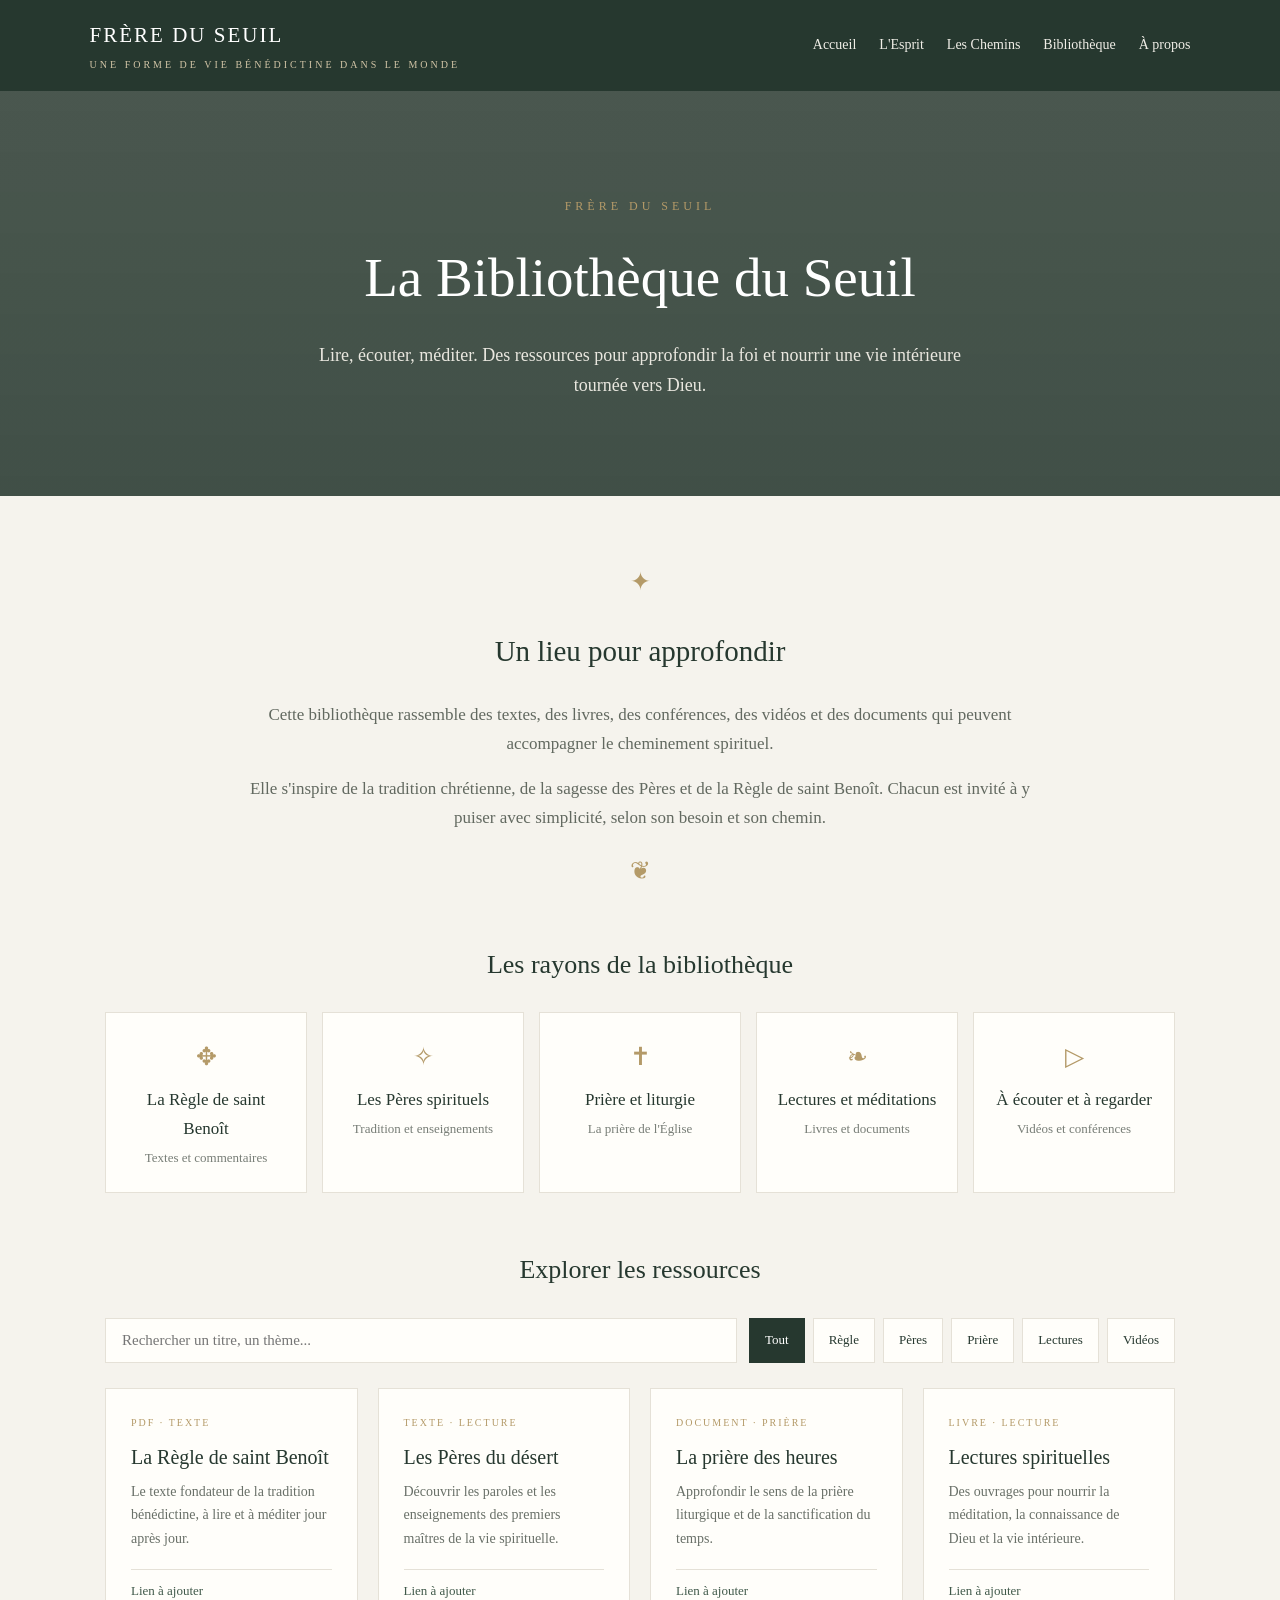
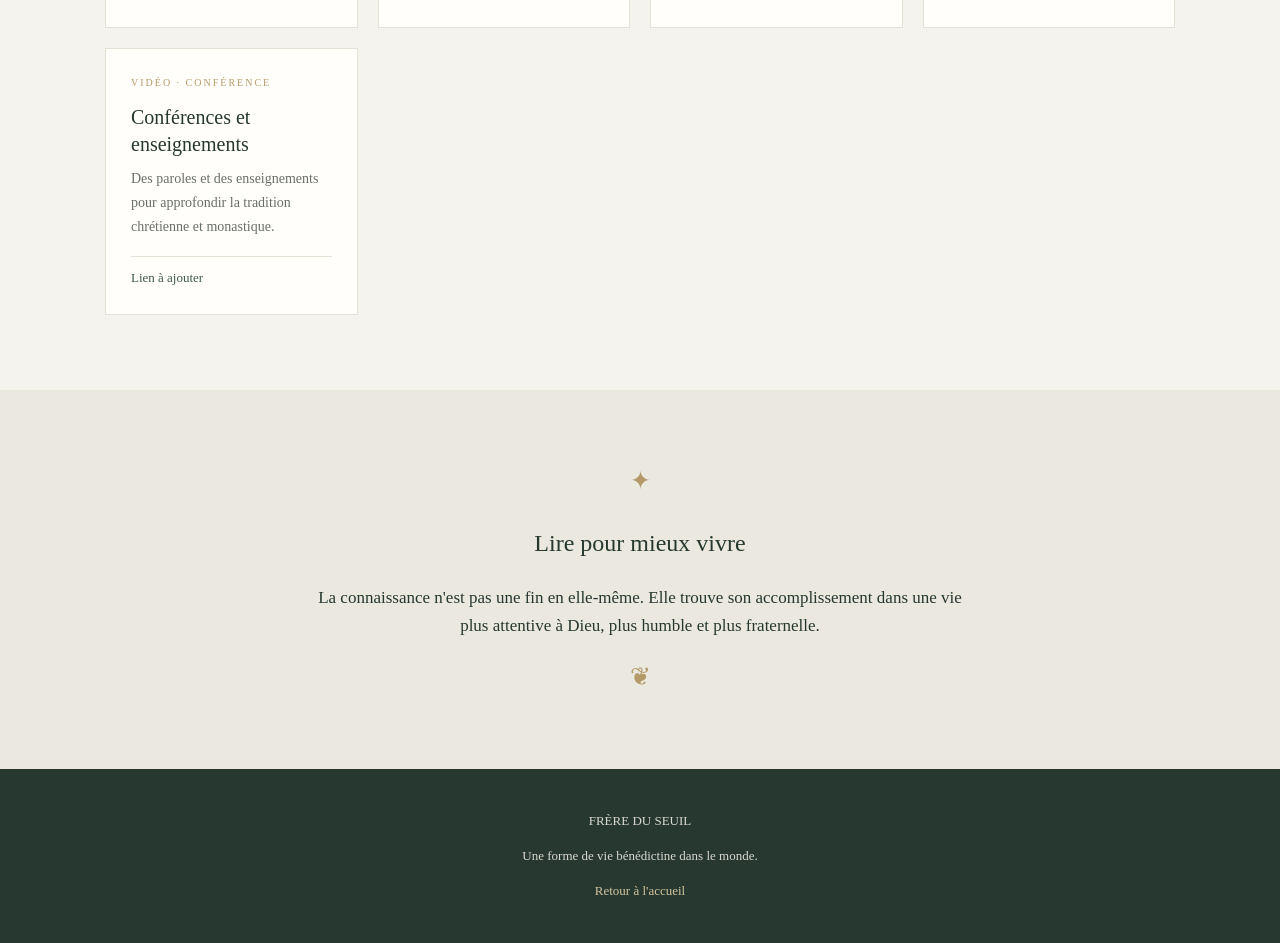
==== bibliotheque.html @ 030b0b4a "Create bibliotheque.html" ====
<!DOCTYPE html>
<html lang="fr">
<head>
<meta charset="UTF-8">
<meta name="viewport" content="width=device-width, initial-scale=1">
<meta name="theme-color" content="#26382f">
<meta name="description" content="La Bibliothèque du Seuil — textes, livres, vidéos et ressources pour nourrir la vie spirituelle.">
<title>Bibliothèque du Seuil — Frère du Seuil</title>

<style>
:root {
  --vert: #26382f;
  --vert-clair: #40594a;
  --or: #b49a68;
  --fond: #f5f3ed;
  --blanc: #fffefa;
  --texte: #343a35;
  --gris: #777d76;
  --ligne: #e5e1d7;
}

* {
  box-sizing: border-box;
}

body {
  margin: 0;
  background: var(--fond);
  color: var(--texte);
  font-family: Georgia, "Times New Roman", serif;
  line-height: 1.7;
}

a {
  color: inherit;
  text-decoration: none;
}

header {
  background: var(--vert);
  color: white;
  padding: 18px 7%;
  display: flex;
  justify-content: space-between;
  align-items: center;
  gap: 20px;
  flex-wrap: wrap;
}

.logo {
  font-size: 21px;
  letter-spacing: 2px;
}

.logo small {
  display: block;
  color: #d1c4a6;
  font-size: 10px;
  letter-spacing: 3px;
  margin-top: 2px;
}

nav {
  display: flex;
  gap: 23px;
  flex-wrap: wrap;
  font-size: 14px;
}

nav a {
  color: #f0eee7;
}

nav a:hover {
  color: var(--or);
}

.hero {
  background:
    linear-gradient(rgba(25, 43, 34, .78), rgba(25, 43, 34, .82)),
    url("https://images.unsplash.com/photo-1507842217343-583bb7270b66?auto=format&fit=crop&w=1800&q=85");
  background-position: center;
  background-size: cover;
  color: white;
  text-align: center;
  padding: 105px 20px 95px;
}

.surtitre {
  color: var(--or);
  letter-spacing: 4px;
  text-transform: uppercase;
  font-size: 12px;
}

.hero h1 {
  font-size: clamp(35px, 6vw, 55px);
  font-weight: normal;
  margin: 15px 0;
}

.hero p {
  max-width: 650px;
  margin: auto;
  color: #e9e7df;
  font-size: 18px;
}

.intro {
  max-width: 850px;
  margin: 65px auto 45px;
  padding: 0 25px;
  text-align: center;
}

.intro h2 {
  color: var(--vert);
  font-size: 29px;
  font-weight: normal;
}

.intro p {
  color: #626960;
  font-size: 17px;
}

.ornement {
  color: var(--or);
  font-size: 25px;
  margin: 15px 0;
}

.container {
  max-width: 1120px;
  margin: auto;
  padding: 0 25px 75px;
}

.section-title {
  text-align: center;
  color: var(--vert);
  font-size: 26px;
  font-weight: normal;
  margin: 50px 0 25px;
}

.rayons {
  display: grid;
  grid-template-columns: repeat(auto-fit, minmax(190px, 1fr));
  gap: 15px;
  margin-bottom: 55px;
}

.rayon {
  background: var(--blanc);
  border: 1px solid var(--ligne);
  padding: 23px 17px;
  text-align: center;
  transition: .2s;
}

.rayon:hover {
  border-color: var(--or);
  transform: translateY(-3px);
}

.rayon .symbole {
  font-size: 25px;
  color: var(--or);
}

.rayon h3 {
  color: var(--vert);
  font-size: 17px;
  font-weight: normal;
  margin: 8px 0 3px;
}

.rayon p {
  color: var(--gris);
  font-size: 13px;
  margin: 0;
}

.outils {
  display: flex;
  gap: 12px;
  flex-wrap: wrap;
  margin-bottom: 25px;
}

#recherche {
  flex: 1;
  min-width: 220px;
  padding: 13px 16px;
  border: 1px solid var(--ligne);
  background: var(--blanc);
  font-family: inherit;
  font-size: 15px;
  color: var(--texte);
  outline: none;
}

#recherche:focus {
  border-color: var(--or);
}

.filtres {
  display: flex;
  gap: 8px;
  flex-wrap: wrap;
}

.filtre {
  border: 1px solid var(--ligne);
  background: var(--blanc);
  padding: 10px 15px;
  color: var(--vert);
  cursor: pointer;
  font-family: inherit;
  font-size: 13px;
}

.filtre.actif,
.filtre:hover {
  background: var(--vert);
  color: white;
  border-color: var(--vert);
}

.ressources {
  display: grid;
  grid-template-columns: repeat(auto-fit, minmax(250px, 1fr));
  gap: 20px;
}

.ressource {
  background: var(--blanc);
  border: 1px solid var(--ligne);
  padding: 25px;
  display: flex;
  flex-direction: column;
  min-height: 230px;
}

.type {
  color: var(--or);
  text-transform: uppercase;
  letter-spacing: 2px;
  font-size: 10px;
}

.ressource h3 {
  color: var(--vert);
  font-size: 20px;
  font-weight: normal;
  line-height: 1.35;
  margin: 13px 0 9px;
}

.ressource p {
  color: #697068;
  font-size: 14px;
  margin: 0 0 18px;
}

.lien-ressource {
  color: var(--vert-clair);
  font-size: 13px;
  margin-top: auto;
  padding-top: 10px;
  border-top: 1px solid var(--ligne);
}

.lien-ressource a {
  color: var(--vert-clair);
}

.lien-ressource a:hover {
  color: #9a7d45;
}

.message-vide {
  display: none;
  text-align: center;
  padding: 35px;
  color: var(--gris);
  grid-column: 1 / -1;
}

.conclusion {
  background: #eae8df;
  text-align: center;
  padding: 55px 25px;
  color: var(--vert);
}

.conclusion p {
  max-width: 650px;
  margin: 12px auto;
  font-size: 17px;
}

footer {
  background: var(--vert);
  color: #d8d9d2;
  text-align: center;
  padding: 28px 20px;
  font-size: 13px;
}

footer a {
  color: #d6c49e;
}

@media(max-width: 600px) {
  header {
    justify-content: center;
    text-align: center;
  }

  nav {
    justify-content: center;
    gap: 15px;
  }

  .hero {
    padding: 75px 20px;
  }

  .intro {
    margin-top: 45px;
  }
}
</style>
</head>

<body>

<header>
  <a href="index.html" class="logo">
    FRÈRE DU SEUIL
    <small>UNE FORME DE VIE BÉNÉDICTINE DANS LE MONDE</small>
  </a>

  <nav>
    <a href="index.html">Accueil</a>
    <a href="index.html#esprit">L'Esprit</a>
    <a href="index.html#chemins">Les Chemins</a>
    <a href="bibliotheque.html">Bibliothèque</a>
    <a href="index.html#apropos">À propos</a>
  </nav>
</header>

<section class="hero">
  <div class="surtitre">Frère du Seuil</div>
  <h1>La Bibliothèque du Seuil</h1>
  <p>
    Lire, écouter, méditer.
    Des ressources pour approfondir la foi et nourrir
    une vie intérieure tournée vers Dieu.
  </p>
</section>

<section class="intro">
  <div class="ornement">✦</div>
  <h2>Un lieu pour approfondir</h2>
  <p>
    Cette bibliothèque rassemble des textes, des livres,
    des conférences, des vidéos et des documents qui
    peuvent accompagner le cheminement spirituel.
  </p>
  <p>
    Elle s'inspire de la tradition chrétienne, de la sagesse
    des Pères et de la Règle de saint Benoît.
    Chacun est invité à y puiser avec simplicité,
    selon son besoin et son chemin.
  </p>
  <div class="ornement">❦</div>
</section>

<main class="container">

  <h2 class="section-title">Les rayons de la bibliothèque</h2>

  <div class="rayons">

    <a class="rayon" href="#ressources" data-rayon="regle">
      <div class="symbole">✥</div>
      <h3>La Règle de saint Benoît</h3>
      <p>Textes et commentaires</p>
    </a>

    <a class="rayon" href="#ressources" data-rayon="peres">
      <div class="symbole">✧</div>
      <h3>Les Pères spirituels</h3>
      <p>Tradition et enseignements</p>
    </a>

    <a class="rayon" href="#ressources" data-rayon="priere">
      <div class="symbole">✝</div>
      <h3>Prière et liturgie</h3>
      <p>La prière de l'Église</p>
    </a>

    <a class="rayon" href="#ressources" data-rayon="lectures">
      <div class="symbole">❧</div>
      <h3>Lectures et méditations</h3>
      <p>Livres et documents</p>
    </a>

    <a class="rayon" href="#ressources" data-rayon="videos">
      <div class="symbole">▷</div>
      <h3>À écouter et à regarder</h3>
      <p>Vidéos et conférences</p>
    </a>

  </div>

  <h2 class="section-title" id="ressources">Explorer les ressources</h2>

  <div class="outils">
    <input
      type="search"
      id="recherche"
      placeholder="Rechercher un titre, un thème..."
      aria-label="Rechercher une ressource">

    <div class="filtres">
      <button class="filtre actif" data-filtre="tous">Tout</button>
      <button class="filtre" data-filtre="regle">Règle</button>
      <button class="filtre" data-filtre="peres">Pères</button>
      <button class="filtre" data-filtre="priere">Prière</button>
      <button class="filtre" data-filtre="lectures">Lectures</button>
      <button class="filtre" data-filtre="videos">Vidéos</button>
    </div>
  </div>

  <div class="ressources" id="liste-ressources">

    <!-- MODÈLE DE FICHE :
    Duplique le bloc article pour ajouter une ressource.

    data-categorie : regle, peres, priere, lectures ou videos
    data-recherche : mots utiles pour la recherche

    Remplace le titre, le descriptif, le type et le lien.
    -->

    <article class="ressource"
      data-categorie="regle"
      data-recherche="règle saint benoît texte bénédictin pdf">
      <div class="type">PDF · Texte</div>
      <h3>La Règle de saint Benoît</h3>
      <p>
        Le texte fondateur de la tradition bénédictine,
        à lire et à méditer jour après jour.
      </p>
      <div class="lien-ressource">Lien à ajouter</div>
    </article>

    <article class="ressource"
      data-categorie="peres"
      data-recherche="pères désert sagesse monastique spiritualité">
      <div class="type">Texte · Lecture</div>
      <h3>Les Pères du désert</h3>
      <p>
        Découvrir les paroles et les enseignements
        des premiers maîtres de la vie spirituelle.
      </p>
      <div class="lien-ressource">Lien à ajouter</div>
    </article>

    <article class="ressource"
      data-categorie="priere"
      data-recherche="liturgie heures office prière église">
      <div class="type">Document · Prière</div>
      <h3>La prière des heures</h3>
      <p>
        Approfondir le sens de la prière liturgique
        et de la sanctification du temps.
      </p>
      <div class="lien-ressource">Lien à ajouter</div>
    </article>

    <article class="ressource"
      data-categorie="lectures"
      data-recherche="lecture méditation vie intérieure livre">
      <div class="type">Livre · Lecture</div>
      <h3>Lectures spirituelles</h3>
      <p>
        Des ouvrages pour nourrir la méditation,
        la connaissance de Dieu et la vie intérieure.
      </p>
      <div class="lien-ressource">Lien à ajouter</div>
    </article>

    <article class="ressource"
      data-categorie="videos"
      data-recherche="vidéo conférence enseignement monastique">
      <div class="type">Vidéo · Conférence</div>
      <h3>Conférences et enseignements</h3>
      <p>
        Des paroles et des enseignements pour approfondir
        la tradition chrétienne et monastique.
      </p>
      <div class="lien-ressource">Lien à ajouter</div>
    </article>

    <div class="message-vide" id="message-vide">
      Aucune ressource ne correspond à votre recherche.
    </div>

  </div>

</main>

<section class="conclusion">
  <div class="ornement">✦</div>
  <h2 style="font-weight:normal;">Lire pour mieux vivre</h2>
  <p>
    La connaissance n'est pas une fin en elle-même.
    Elle trouve son accomplissement dans une vie
    plus attentive à Dieu, plus humble et plus fraternelle.
  </p>
  <div class="ornement">❦</div>
</section>

<footer>
  <p>FRÈRE DU SEUIL</p>
  <p>Une forme de vie bénédictine dans le monde.</p>
  <p><a href="index.html">Retour à l'accueil</a></p>
</footer>

<script>
const recherche = document.getElementById("recherche");
const filtres = document.querySelectorAll(".filtre");
const ressources = document.querySelectorAll(".ressource");
const messageVide = document.getElementById("message-vide");

let filtreActif = "tous";

function actualiserRessources() {
  const terme = recherche.value.toLowerCase().trim();
  let visibles = 0;

  ressources.forEach(ressource => {
    const categorie = ressource.dataset.categorie;
    const contenu = (
      ressource.innerText + " " +
      (ressource.dataset.recherche || "")
    ).toLowerCase();

    const correspondCategorie =
      filtreActif === "tous" || categorie === filtreActif;

    const correspondRecherche = contenu.includes(terme);

    const afficher = correspondCategorie && correspondRecherche;

    ressource.style.display = afficher ? "flex" : "none";

    if (afficher) visibles++;
  });

  messageVide.style.display = visibles === 0 ? "block" : "none";
}

filtres.forEach(bouton => {
  bouton.addEventListener("click", () => {
    filtreActif = bouton.dataset.filtre;

    filtres.forEach(item => item.classList.remove("actif"));
    bouton.classList.add("actif");

    actualiserRessources();
  });
});

recherche.addEventListener("input", actualiserRessources);

document.querySelectorAll(".rayon").forEach(rayon => {
  rayon.addEventListener("click", () => {
    filtreActif = rayon.dataset.rayon;

    filtres.forEach(item => {
      item.classList.toggle(
        "actif",
        item.dataset.filtre === filtreActif
      );
    });

    actualiserRessources();
  });
});
</script>

</body>
</html>
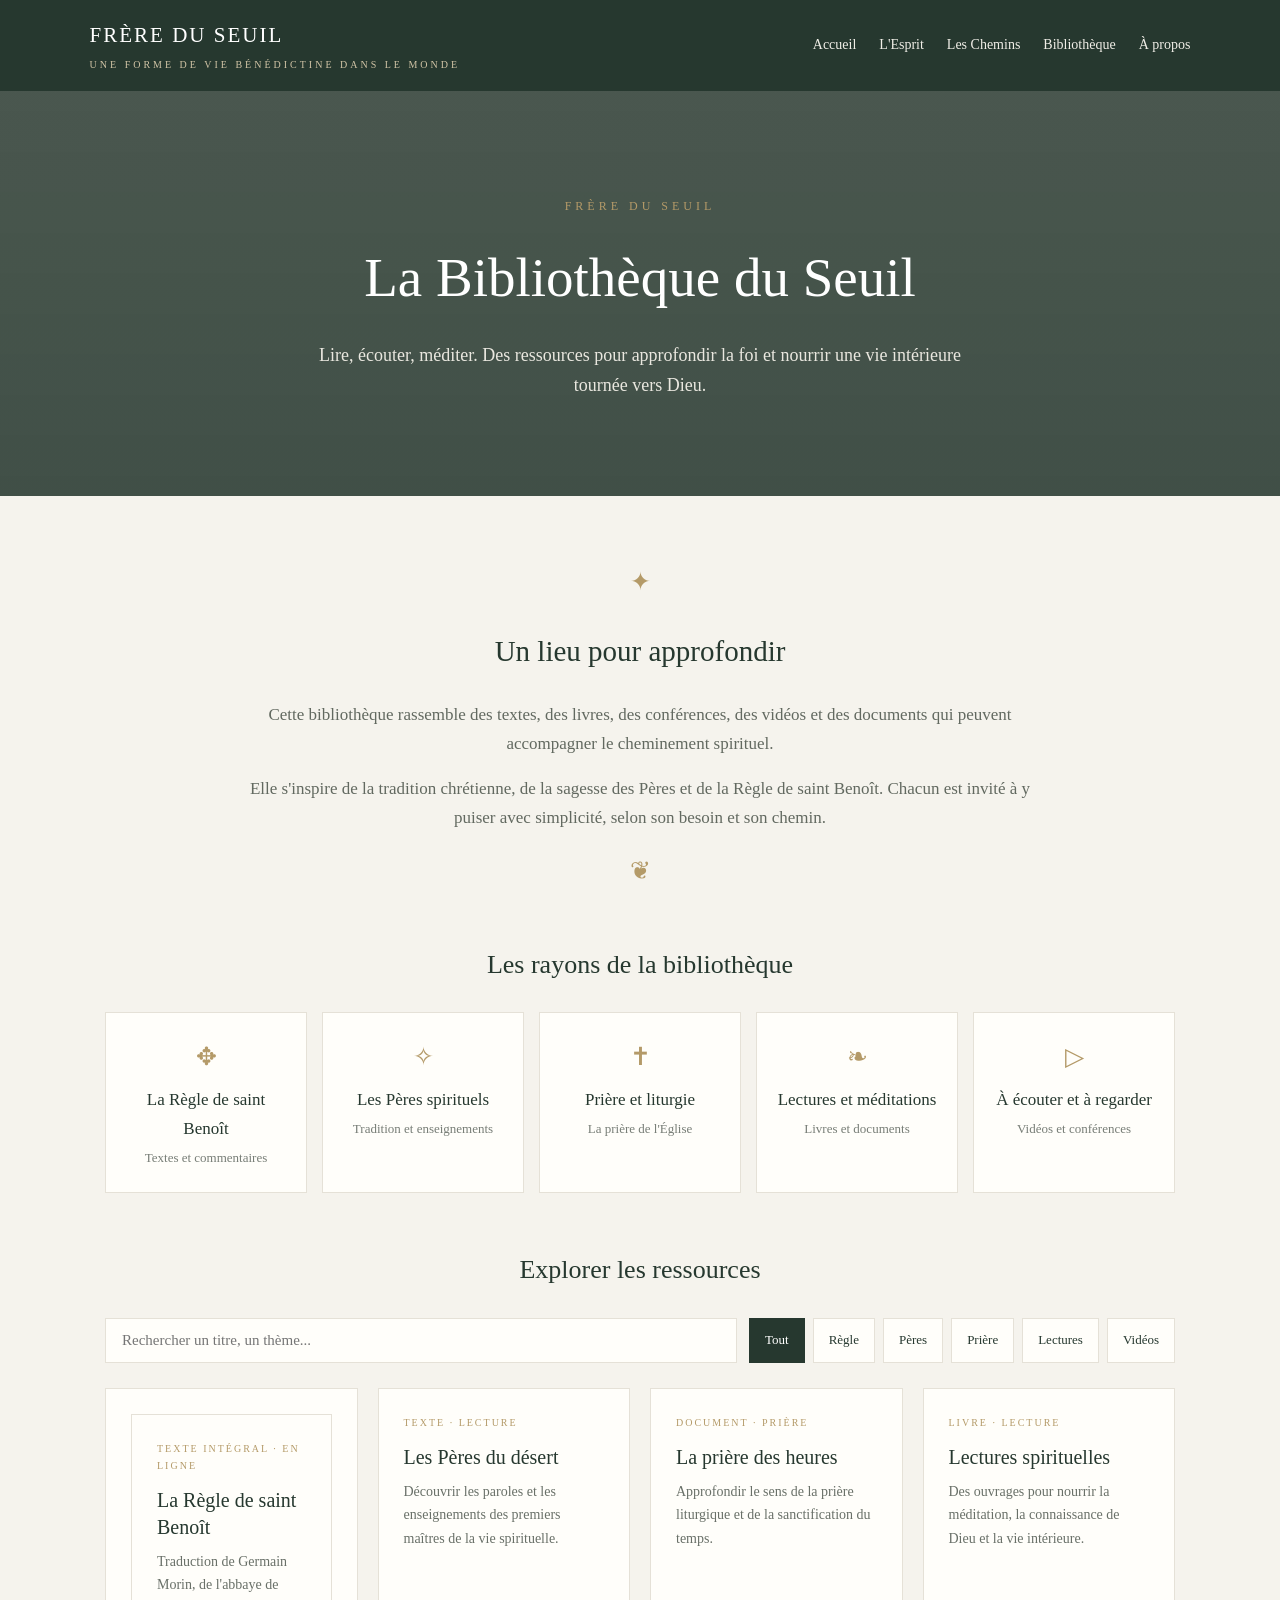
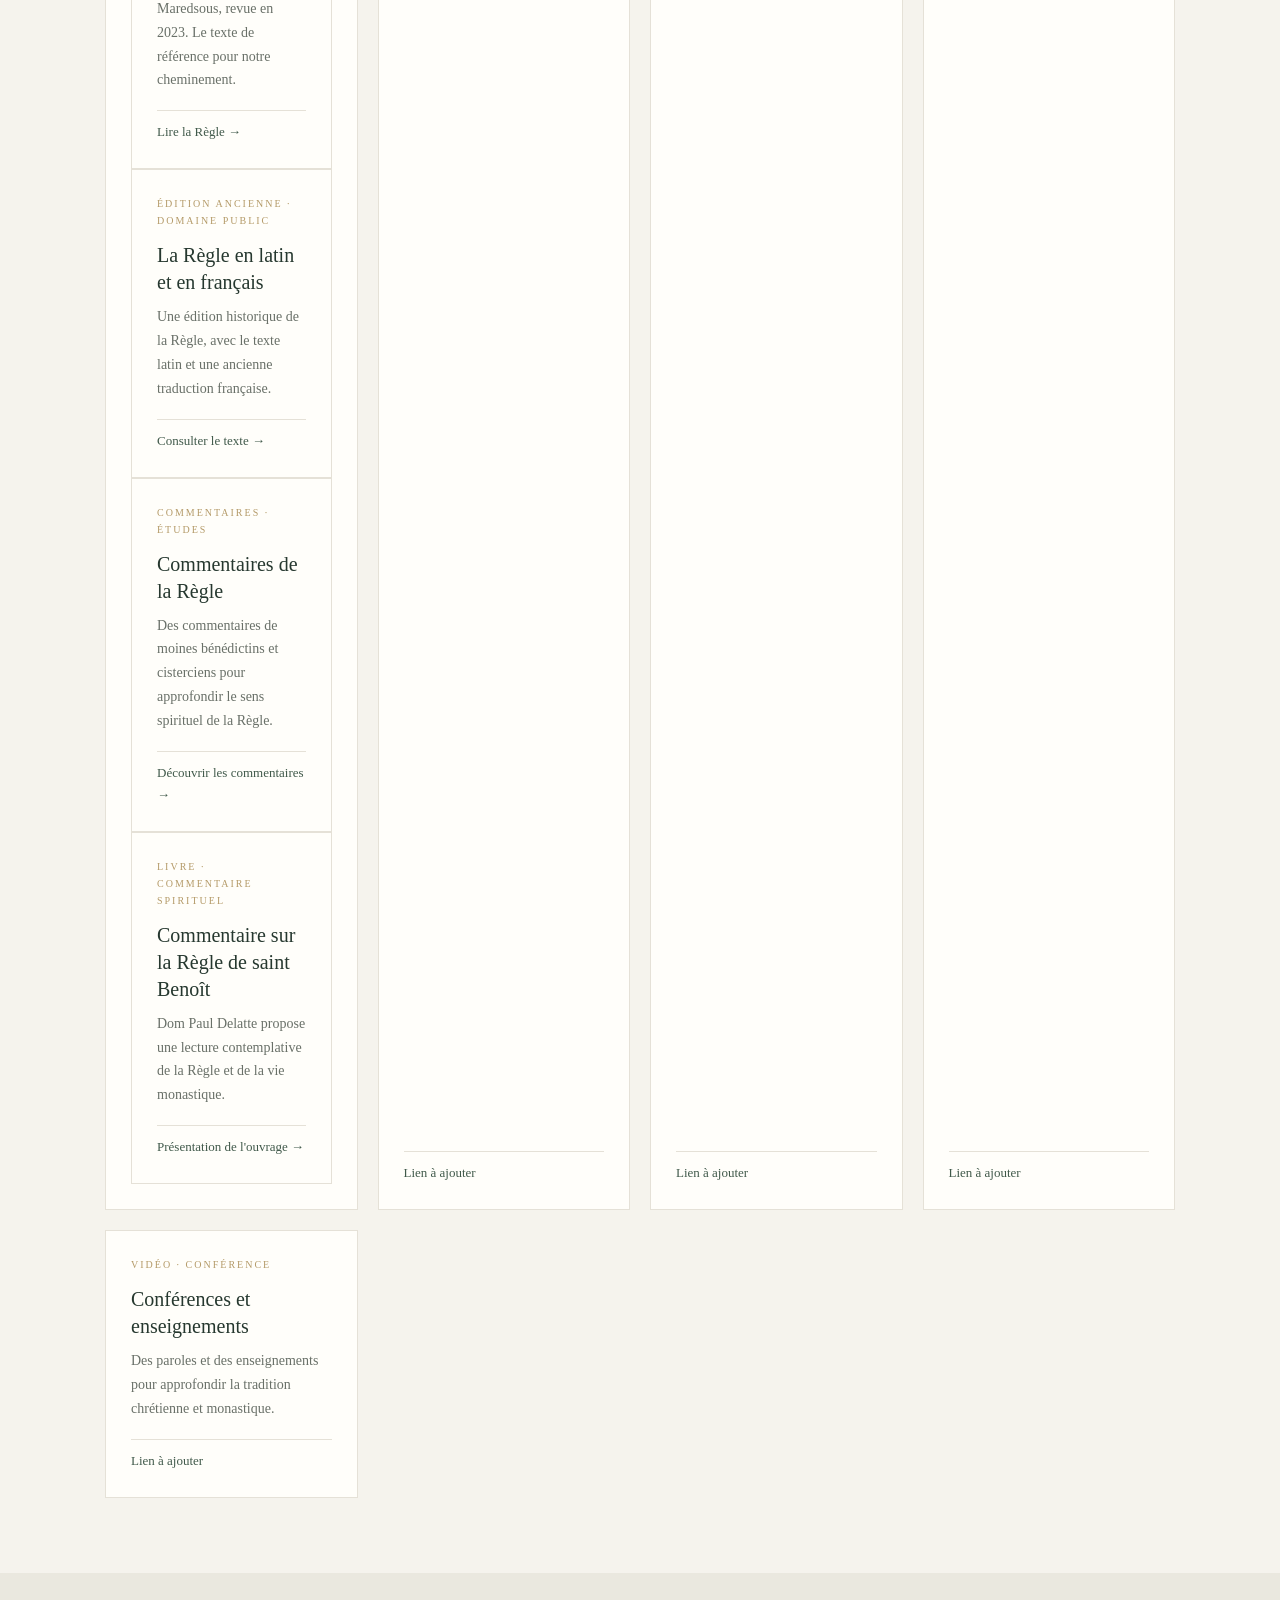
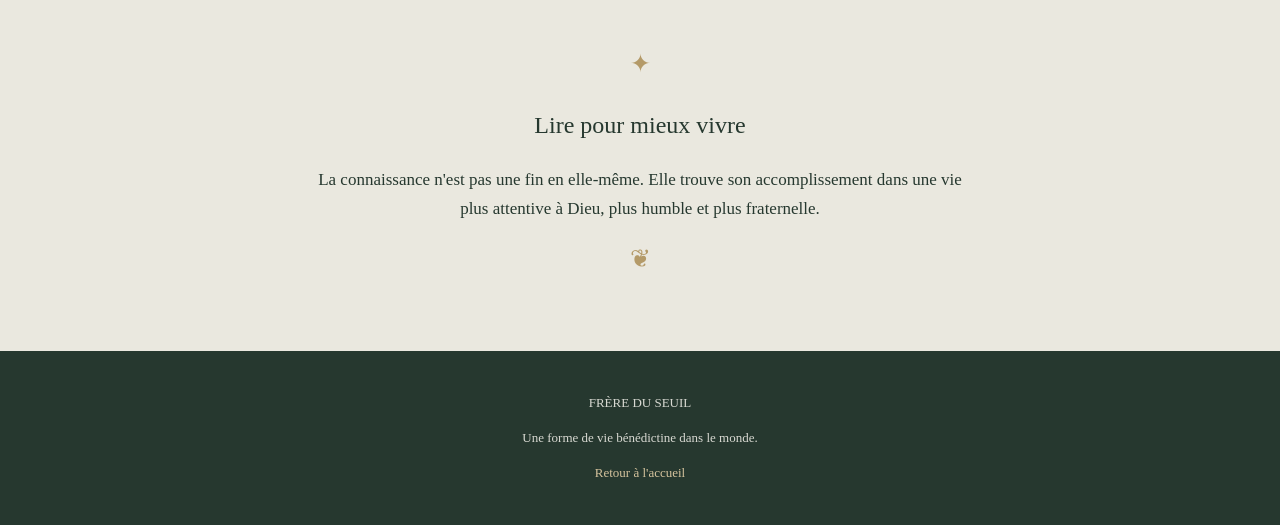
==== commit 209bd2e9: "Update bibliotheque.html" ====
--- a/bibliotheque.html
+++ b/bibliotheque.html
@@ -449,15 +449,83 @@
     -->
 
     <article class="ressource"
-      data-categorie="regle"
-      data-recherche="règle saint benoît texte bénédictin pdf">
-      <div class="type">PDF · Texte</div>
-      <h3>La Règle de saint Benoît</h3>
-      <p>
-        Le texte fondateur de la tradition bénédictine,
-        à lire et à méditer jour après jour.
-      </p>
-      <div class="lien-ressource">Lien à ajouter</div>
+      
+<!-- 1. TEXTE PRINCIPAL -->
+<article class="ressource"
+  data-categorie="regle"
+  data-recherche="règle saint benoît maredsous germain morin texte intégral">
+
+  <div class="type">Texte intégral · En ligne</div>
+  <h3>La Règle de saint Benoît</h3>
+  <p>
+    Traduction de Germain Morin, de l'abbaye de Maredsous,
+    revue en 2023. Le texte de référence pour notre cheminement.
+  </p>
+  <div class="lien-ressource">
+    <a href="https://la.regle.org/"
+       target="_blank" rel="noopener">
+      Lire la Règle →
+    </a>
+  </div>
+</article>
+
+<!-- 2. ÉDITION HISTORIQUE -->
+<article class="ressource"
+  data-categorie="regle"
+  data-recherche="règle latin français ancienne traduction 1689 domaine public">
+
+  <div class="type">Édition ancienne · Domaine public</div>
+  <h3>La Règle en latin et en français</h3>
+  <p>
+    Une édition historique de la Règle, avec le texte latin
+    et une ancienne traduction française.
+  </p>
+  <div class="lien-ressource">
+    <a href="https://www.patrimoinedesabbayes.org/fr/regle-de-saint-benoit.html"
+       target="_blank" rel="noopener">
+      Consulter le texte →
+    </a>
+  </div>
+</article>
+
+<!-- 3. COMMENTAIRES MONASTIQUES -->
+<article class="ressource"
+  data-categorie="regle"
+  data-recherche="commentaire règle saint benoît père Armand Veilleux Scourmont">
+
+  <div class="type">Commentaires · Études</div>
+  <h3>Commentaires de la Règle</h3>
+  <p>
+    Des commentaires de moines bénédictins et cisterciens
+    pour approfondir le sens spirituel de la Règle.
+  </p>
+  <div class="lien-ressource">
+    <a href="https://osb.org/fr/nos-racines/la-regle/textes-et-traductions-de-la-regle-de-saint-benoit/"
+       target="_blank" rel="noopener">
+      Découvrir les commentaires →
+    </a>
+  </div>
+</article>
+
+<!-- 4. DOM DELATTE -->
+<article class="ressource"
+  data-categorie="regle"
+  data-recherche="dom paul delatte commentaire règle saint benoît livre solesmes">
+
+  <div class="type">Livre · Commentaire spirituel</div>
+  <h3>Commentaire sur la Règle de saint Benoît</h3>
+  <p>
+    Dom Paul Delatte propose une lecture contemplative
+    de la Règle et de la vie monastique.
+  </p>
+  <div class="lien-ressource">
+    <a href="https://www.solesmes.com/node/8963"
+       target="_blank" rel="noopener">
+      Présentation de l'ouvrage →
+    </a>
+  </div>
+</article>
+
     </article>
 
     <article class="ressource"
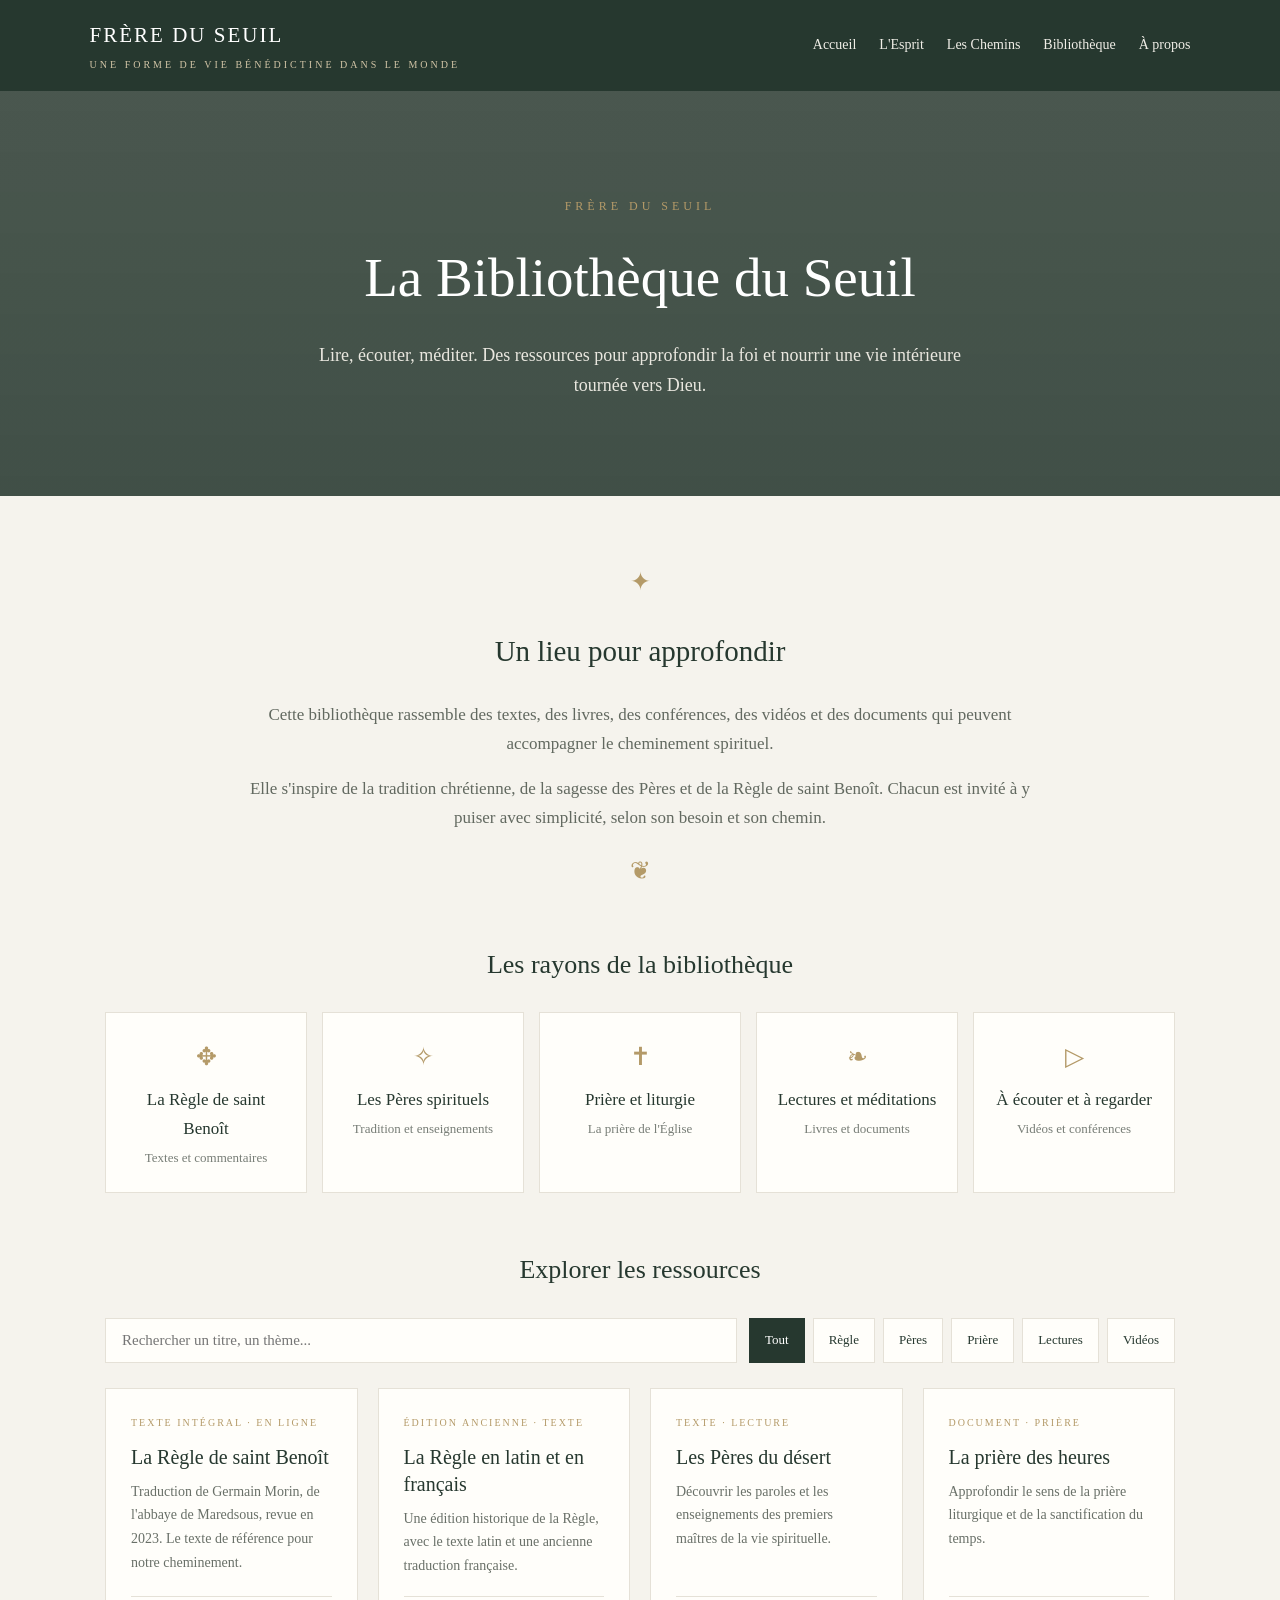
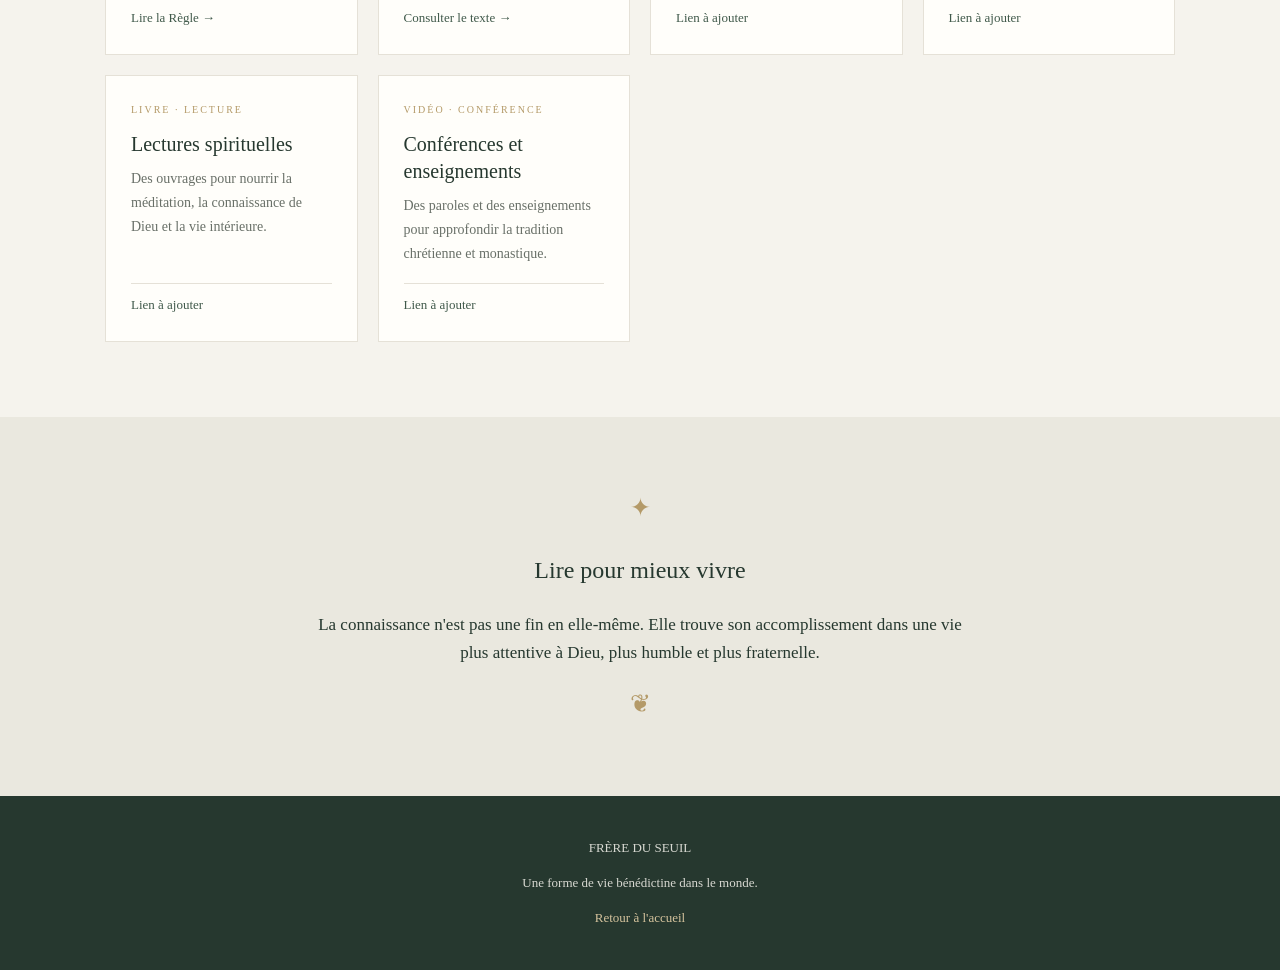
==== commit 6bca79ee: "Update bibliotheque.html" ====
--- a/bibliotheque.html
+++ b/bibliotheque.html
@@ -448,9 +448,9 @@
     Remplace le titre, le descriptif, le type et le lien.
     -->
 
-    <article class="ressource"
-      
-<!-- 1. TEXTE PRINCIPAL -->
+    
+<!-- RAYON : REGLE DE SAINT BENOIT -->
+
 <article class="ressource"
   data-categorie="regle"
   data-recherche="règle saint benoît maredsous germain morin texte intégral">
@@ -469,12 +469,11 @@
   </div>
 </article>
 
-<!-- 2. ÉDITION HISTORIQUE -->
 <article class="ressource"
   data-categorie="regle"
-  data-recherche="règle latin français ancienne traduction 1689 domaine public">
-
-  <div class="type">Édition ancienne · Domaine public</div>
+  data-recherche="règle latin français ancienne traduction 1689">
+
+  <div class="type">Édition ancienne · Texte</div>
   <h3>La Règle en latin et en français</h3>
   <p>
     Une édition historique de la Règle, avec le texte latin
@@ -488,45 +487,6 @@
   </div>
 </article>
 
-<!-- 3. COMMENTAIRES MONASTIQUES -->
-<article class="ressource"
-  data-categorie="regle"
-  data-recherche="commentaire règle saint benoît père Armand Veilleux Scourmont">
-
-  <div class="type">Commentaires · Études</div>
-  <h3>Commentaires de la Règle</h3>
-  <p>
-    Des commentaires de moines bénédictins et cisterciens
-    pour approfondir le sens spirituel de la Règle.
-  </p>
-  <div class="lien-ressource">
-    <a href="https://osb.org/fr/nos-racines/la-regle/textes-et-traductions-de-la-regle-de-saint-benoit/"
-       target="_blank" rel="noopener">
-      Découvrir les commentaires →
-    </a>
-  </div>
-</article>
-
-<!-- 4. DOM DELATTE -->
-<article class="ressource"
-  data-categorie="regle"
-  data-recherche="dom paul delatte commentaire règle saint benoît livre solesmes">
-
-  <div class="type">Livre · Commentaire spirituel</div>
-  <h3>Commentaire sur la Règle de saint Benoît</h3>
-  <p>
-    Dom Paul Delatte propose une lecture contemplative
-    de la Règle et de la vie monastique.
-  </p>
-  <div class="lien-ressource">
-    <a href="https://www.solesmes.com/node/8963"
-       target="_blank" rel="noopener">
-      Présentation de l'ouvrage →
-    </a>
-  </div>
-</article>
-
-    </article>
 
     <article class="ressource"
       data-categorie="peres"
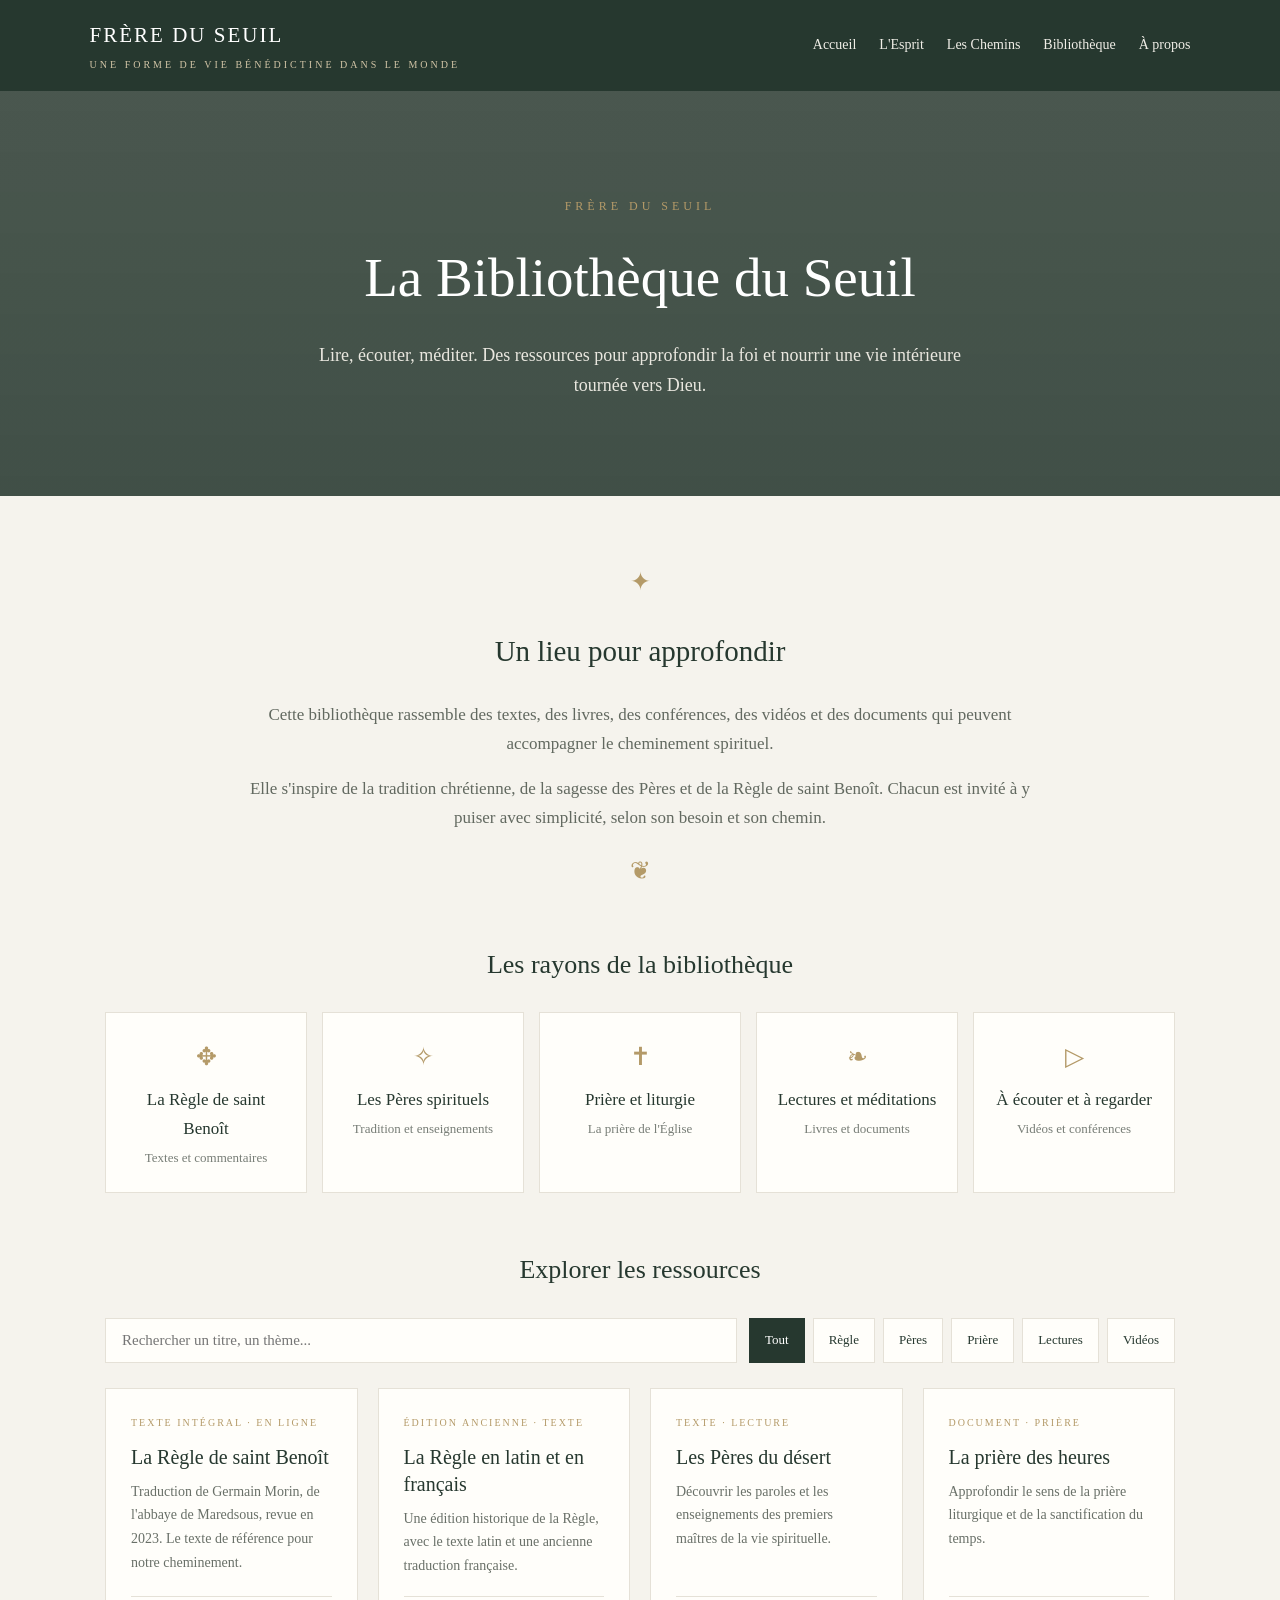
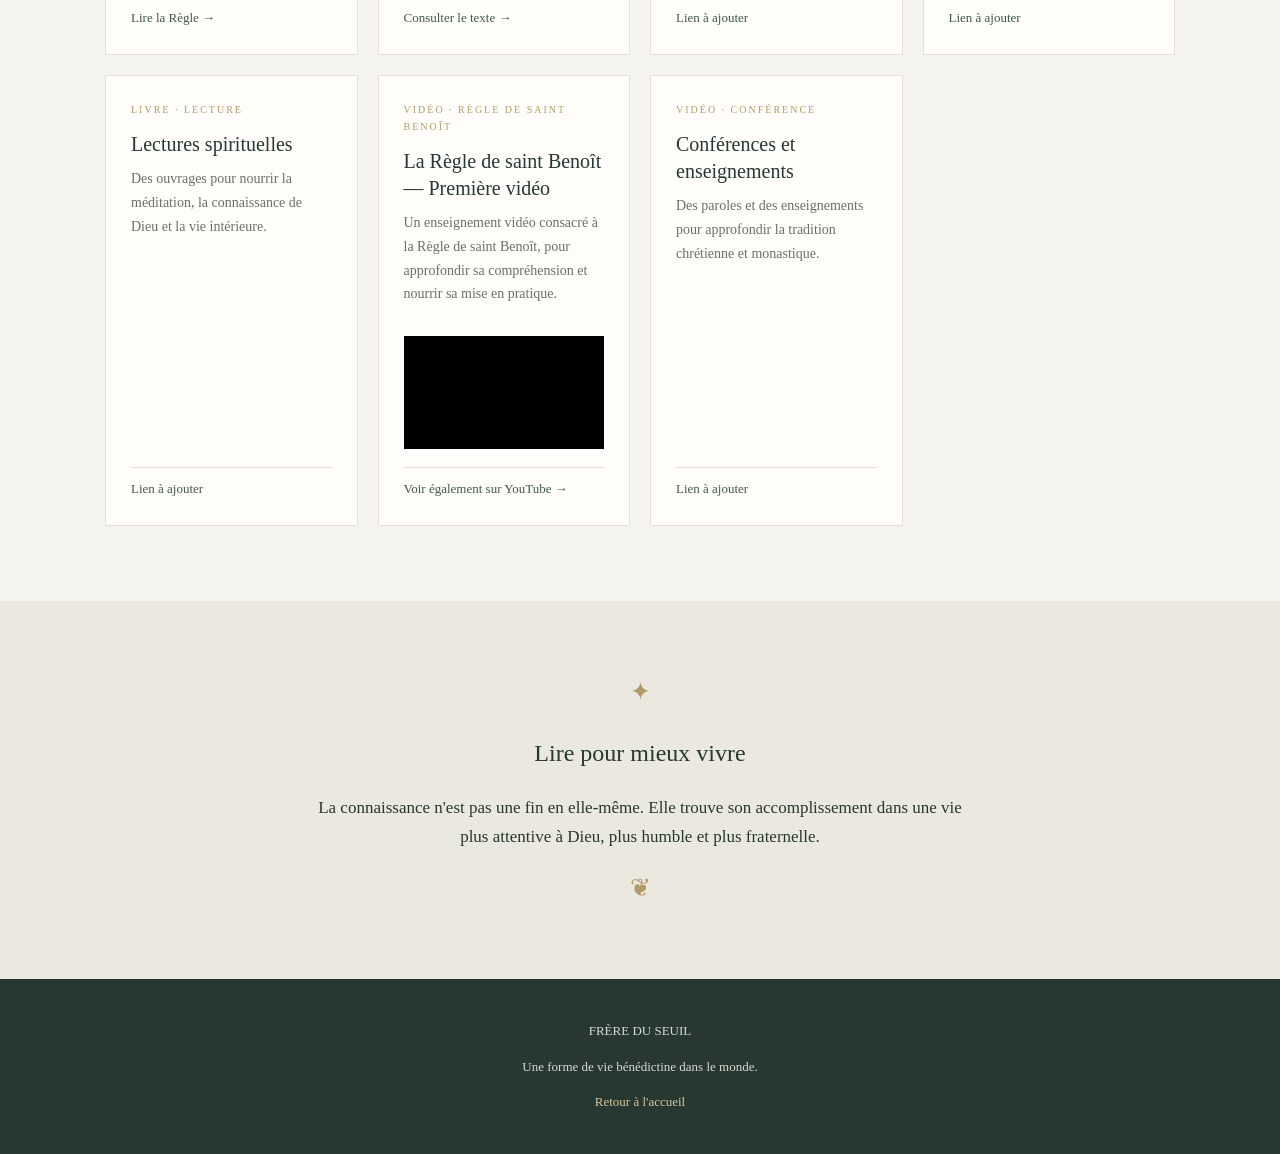
==== commit 41a79f31: "Update bibliotheque.html" ====
--- a/bibliotheque.html
+++ b/bibliotheque.html
@@ -264,6 +264,22 @@
   font-size: 14px;
   margin: 0 0 18px;
 }
+
+  .lecteur-video {
+  width: 100%;
+  aspect-ratio: 16 / 9;
+  margin: 12px 0 18px;
+  overflow: hidden;
+  background: #000;
+}
+
+.lecteur-video iframe {
+  width: 100%;
+  height: 100%;
+  border: 0;
+  display: block;
+}
+  
 
 .lien-ressource {
   color: var(--vert-clair);
@@ -525,6 +541,39 @@
     </article>
 
     <article class="ressource"
+  data-categorie="videos"
+  data-recherche="règle saint benoît bénédictin temps vidéo enseignement">
+
+  <div class="type">Vidéo · Règle de saint Benoît</div>
+
+  <h3>La Règle de saint Benoît — Première vidéo</h3>
+
+  <p>
+    Un enseignement vidéo consacré à la Règle de saint Benoît,
+    pour approfondir sa compréhension et nourrir sa mise en pratique.
+  </p>
+
+  <div class="lecteur-video">
+    <iframe
+      src="https://www.youtube-nocookie.com/embed/sWhPzIPAlVA"
+      title="Vidéo sur la Règle de saint Benoît"
+      loading="lazy"
+      allow="accelerometer; autoplay; clipboard-write; encrypted-media; gyroscope; picture-in-picture; web-share"
+      referrerpolicy="strict-origin-when-cross-origin"
+      allowfullscreen>
+    </iframe>
+  </div>
+
+  <div class="lien-ressource">
+    <a href="https://youtu.be/sWhPzIPAlVA"
+       target="_blank" rel="noopener">
+      Voir également sur YouTube →
+    </a>
+  </div>
+
+</article>
+    
+    <article class="ressource"
       data-categorie="videos"
       data-recherche="vidéo conférence enseignement monastique">
       <div class="type">Vidéo · Conférence</div>
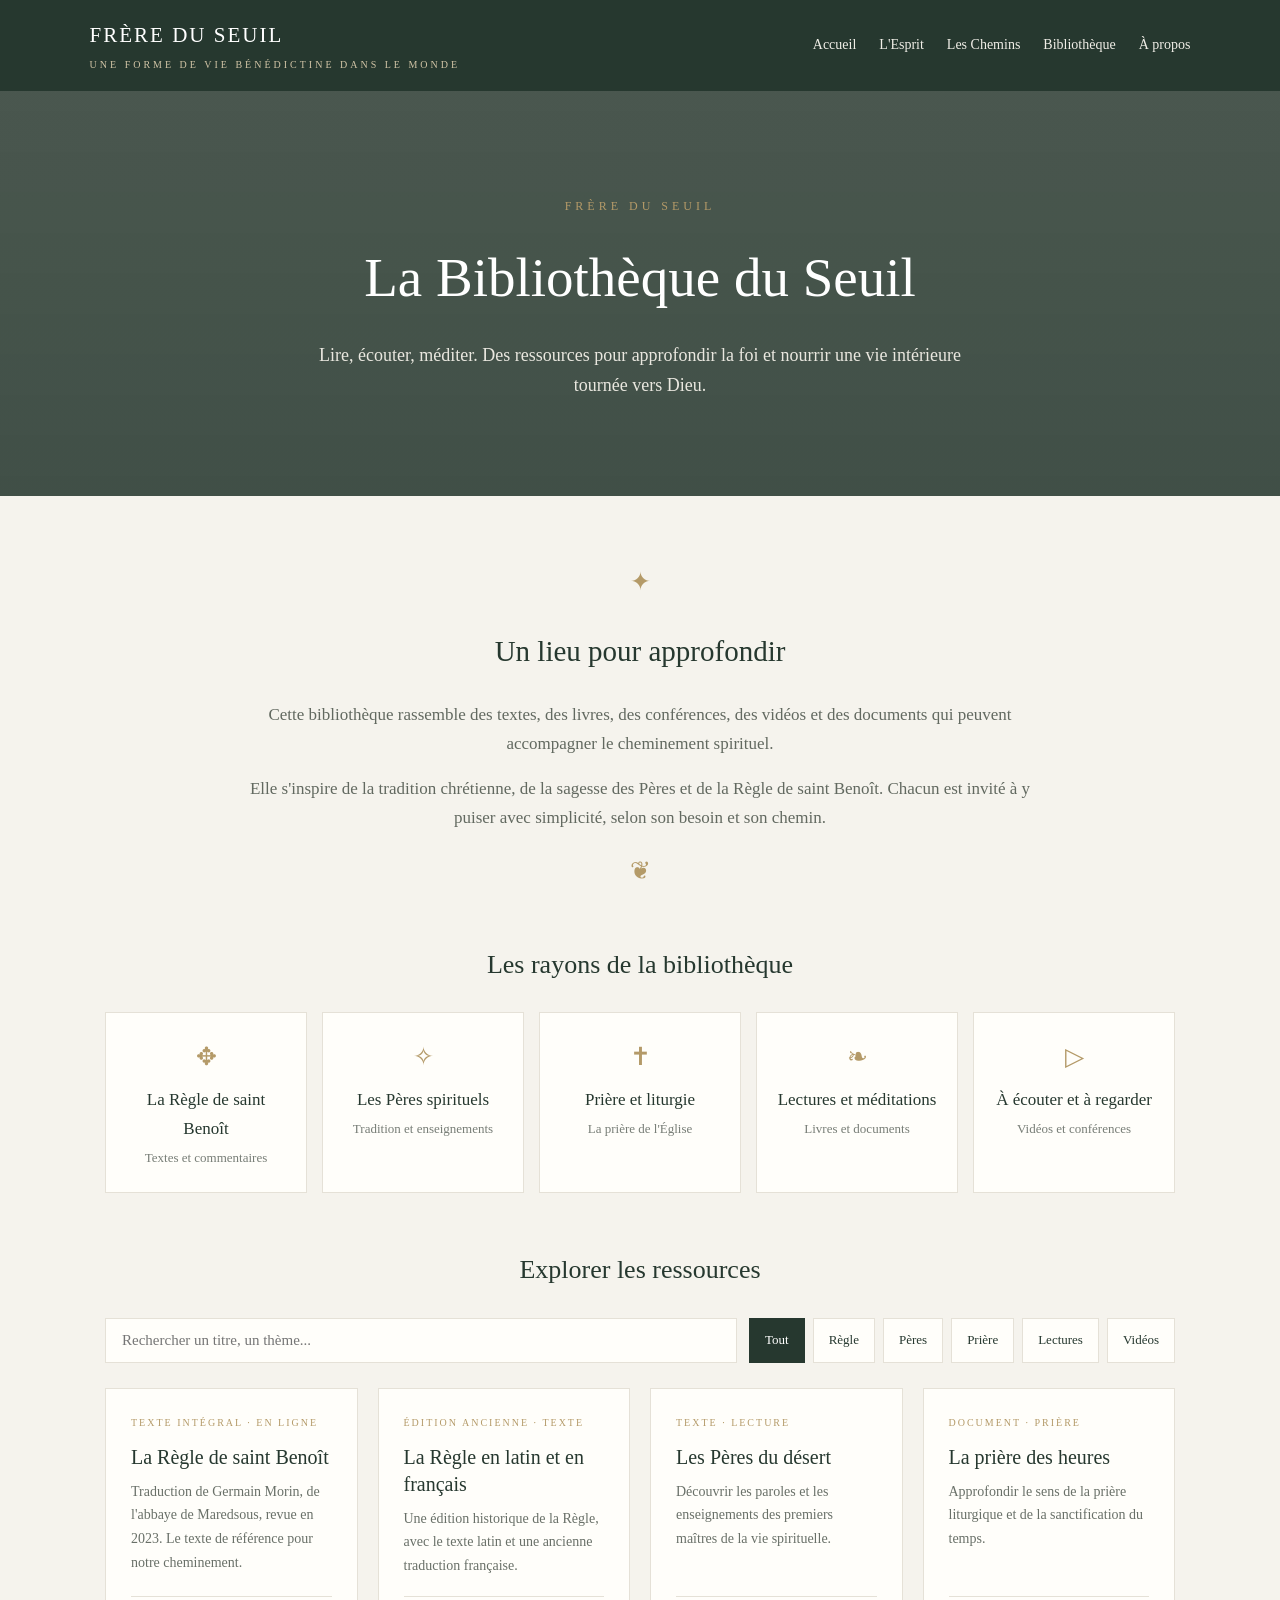
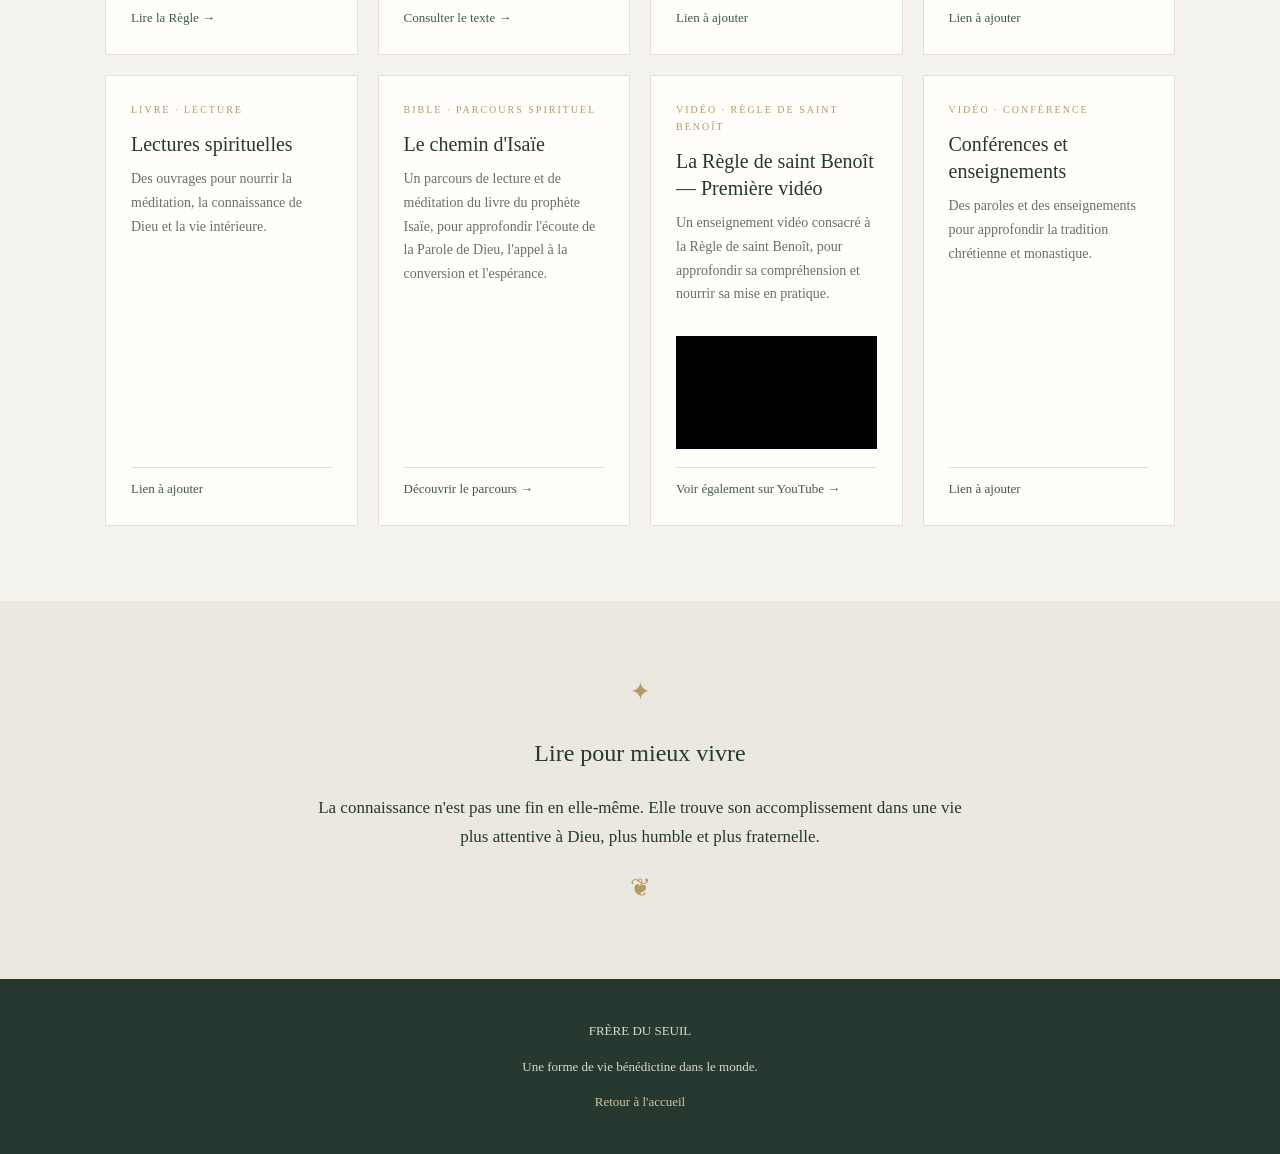
==== commit 348f452f: "Update bibliotheque.html" ====
--- a/bibliotheque.html
+++ b/bibliotheque.html
@@ -540,6 +540,30 @@
       <div class="lien-ressource">Lien à ajouter</div>
     </article>
 
+    
+<article class="ressource"
+  data-categorie="lectures"
+  data-recherche="isaïe isaie prophète bible ancien testament lecture méditation parcours spirituel">
+
+  <div class="type">Bible · Parcours spirituel</div>
+
+  <h3>Le chemin d'Isaïe</h3>
+
+  <p>
+    Un parcours de lecture et de méditation
+    du livre du prophète Isaïe, pour approfondir
+    l'écoute de la Parole de Dieu, l'appel à la
+    conversion et l'espérance.
+  </p>
+
+  <a href="https://frereduseuil.github.io/Desert-avent-2026/"
+     class="lien-ressource">
+    Découvrir le parcours →
+  </a>
+
+</article>
+
+
     <article class="ressource"
   data-categorie="videos"
   data-recherche="règle saint benoît bénédictin temps vidéo enseignement">
